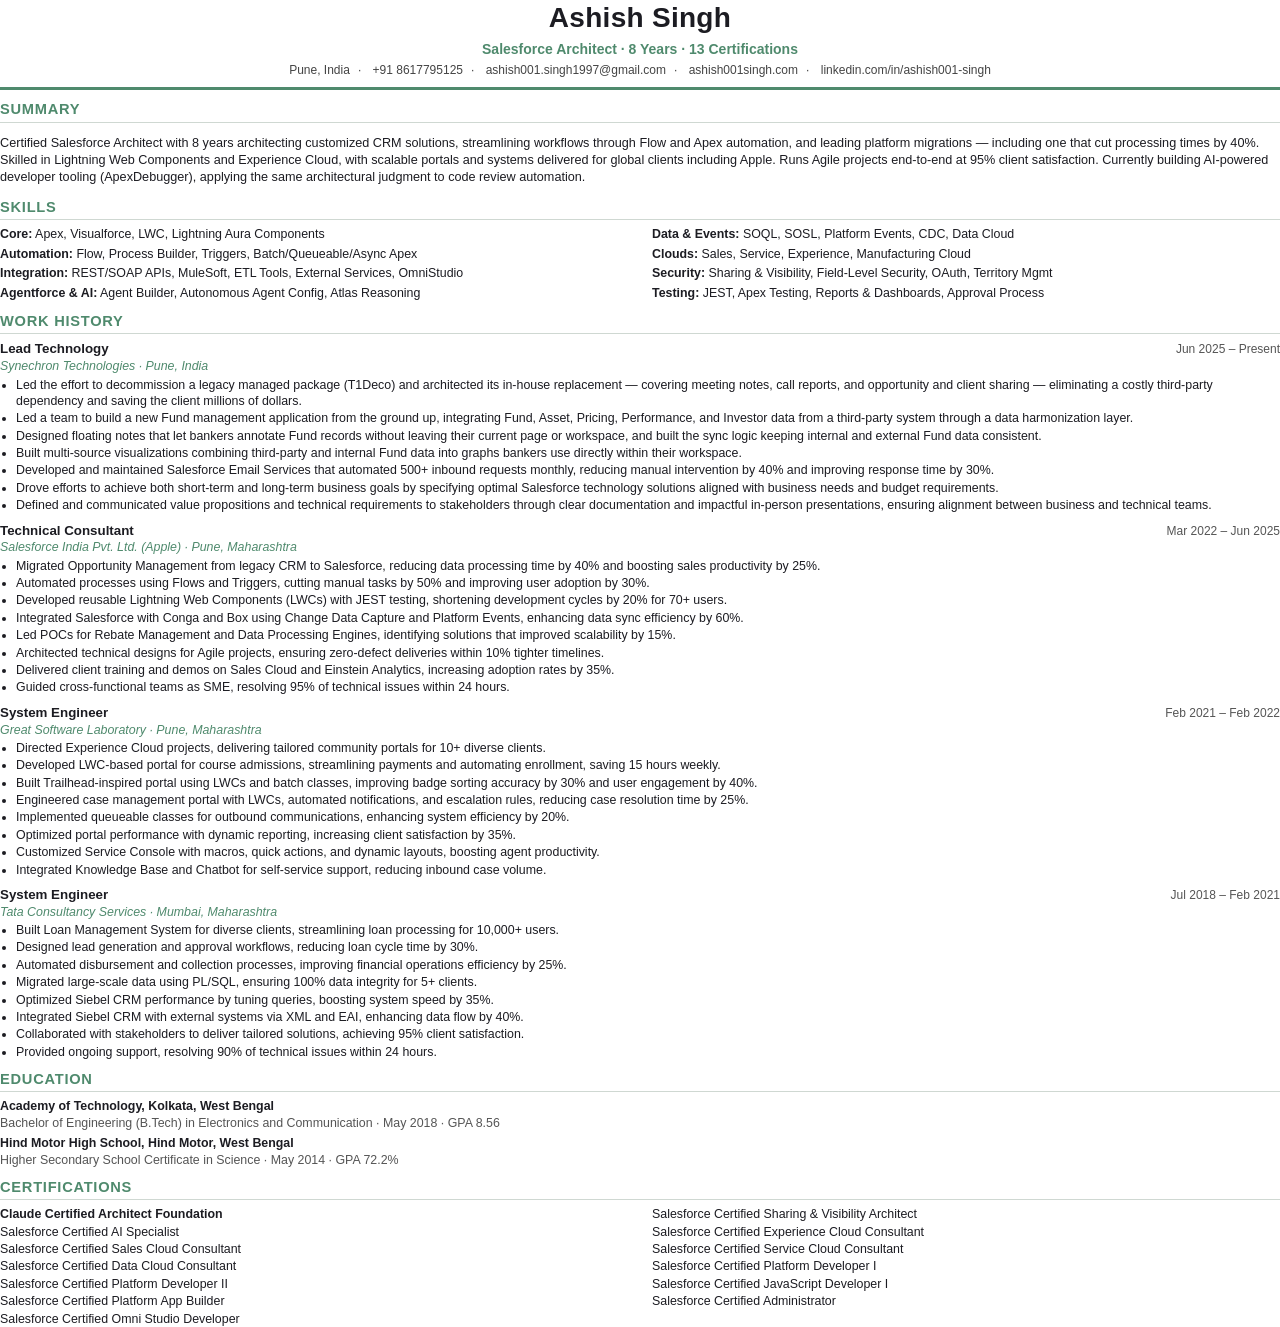
==== assets/resume-source.html @ 7d5c1811 "Replace resume PDF with updated version 8 years, all 13 certifications, current Synechron accomplish" ====
<!DOCTYPE html>
<html lang="en">
<head>
<meta charset="UTF-8" />
<title>Ashish Singh — Resume</title>
<style>
  @page { size: Letter; margin: 0.4in 0.6in; }
  * { box-sizing: border-box; }
  body {
    font-family: -apple-system, BlinkMacSystemFont, "Segoe UI", Arial, sans-serif;
    color: #1c1c22;
    font-size: 9.8pt;
    line-height: 1.32;
    margin: 0;
  }
  .accent { color: #4f8a6d; }
  header { text-align: center; margin-bottom: 10px; border-bottom: 3px solid #4f8a6d; padding-bottom: 8px; }
  h1 { font-size: 21pt; margin: 0 0 3px; letter-spacing: 0.01em; color: #1c1c22; }
  .role { font-size: 10.5pt; color: #4f8a6d; font-weight: 600; margin-bottom: 5px; }
  .contact { font-size: 9pt; color: #444; }
  .contact span { margin: 0 8px; }
  h2 {
    font-size: 11pt;
    color: #4f8a6d;
    text-transform: uppercase;
    letter-spacing: 0.05em;
    border-bottom: 1px solid #cfd8d2;
    padding-bottom: 2px;
    margin: 10px 0 6px;
  }
  .summary { font-size: 9.5pt; }
  .skills-cols { display: grid; grid-template-columns: 1fr 1fr; gap: 2px 24px; font-size: 9.3pt; }
  .skills-cols div { margin-bottom: 1px; }
  .job { margin-bottom: 8px; }
  .job-head { display: flex; justify-content: space-between; align-items: baseline; }
  .job-title { font-weight: 700; font-size: 10pt; }
  .job-date { font-size: 9pt; color: #555; white-space: nowrap; }
  .job-company { color: #4f8a6d; font-style: italic; font-size: 9.3pt; margin-bottom: 2px; }
  ul { margin: 2px 0 0; padding-left: 16px; }
  li { margin-bottom: 1px; font-size: 9.3pt; }
  .certs-cols { display: grid; grid-template-columns: 1fr 1fr; gap: 1px 24px; font-size: 9.3pt; }
  .cert-featured { font-weight: 700; }
  .edu { font-size: 9.3pt; margin-bottom: 4px; }
  .edu-school { font-weight: 700; }
  .edu-meta { color: #555; }
</style>
</head>
<body>

  <header>
    <h1>Ashish Singh</h1>
    <div class="role">Salesforce Architect &middot; 8 Years &middot; 13 Certifications</div>
    <div class="contact">
      <span>Pune, India</span>&middot;
      <span>+91 8617795125</span>&middot;
      <span>ashish001.singh1997@gmail.com</span>&middot;
      <span>ashish001singh.com</span>&middot;
      <span>linkedin.com/in/ashish001-singh</span>
    </div>
  </header>

  <h2>Summary</h2>
  <p class="summary">
    Certified Salesforce Architect with 8 years architecting customized CRM solutions,
    streamlining workflows through Flow and Apex automation, and leading platform
    migrations — including one that cut processing times by 40%. Skilled in Lightning
    Web Components and Experience Cloud, with scalable portals and systems delivered for
    global clients including Apple. Runs Agile projects end-to-end at 95% client
    satisfaction. Currently building AI-powered developer tooling (ApexDebugger), applying
    the same architectural judgment to code review automation.
  </p>

  <h2>Skills</h2>
  <div class="skills-cols">
    <div><strong>Core:</strong> Apex, Visualforce, LWC, Lightning Aura Components</div>
    <div><strong>Data &amp; Events:</strong> SOQL, SOSL, Platform Events, CDC, Data Cloud</div>
    <div><strong>Automation:</strong> Flow, Process Builder, Triggers, Batch/Queueable/Async Apex</div>
    <div><strong>Clouds:</strong> Sales, Service, Experience, Manufacturing Cloud</div>
    <div><strong>Integration:</strong> REST/SOAP APIs, MuleSoft, ETL Tools, External Services, OmniStudio</div>
    <div><strong>Security:</strong> Sharing &amp; Visibility, Field-Level Security, OAuth, Territory Mgmt</div>
    <div><strong>Agentforce &amp; AI:</strong> Agent Builder, Autonomous Agent Config, Atlas Reasoning</div>
    <div><strong>Testing:</strong> JEST, Apex Testing, Reports &amp; Dashboards, Approval Process</div>
  </div>

  <h2>Work History</h2>

  <div class="job">
    <div class="job-head"><span class="job-title">Lead Technology</span><span class="job-date">Jun 2025 – Present</span></div>
    <div class="job-company">Synechron Technologies &middot; Pune, India</div>
    <ul>
      <li>Led the effort to decommission a legacy managed package (T1Deco) and architected its in-house replacement — covering meeting notes, call reports, and opportunity and client sharing — eliminating a costly third-party dependency and saving the client millions of dollars.</li>
      <li>Led a team to build a new Fund management application from the ground up, integrating Fund, Asset, Pricing, Performance, and Investor data from a third-party system through a data harmonization layer.</li>
      <li>Designed floating notes that let bankers annotate Fund records without leaving their current page or workspace, and built the sync logic keeping internal and external Fund data consistent.</li>
      <li>Built multi-source visualizations combining third-party and internal Fund data into graphs bankers use directly within their workspace.</li>
      <li>Developed and maintained Salesforce Email Services that automated 500+ inbound requests monthly, reducing manual intervention by 40% and improving response time by 30%.</li>
      <li>Drove efforts to achieve both short-term and long-term business goals by specifying optimal Salesforce technology solutions aligned with business needs and budget requirements.</li>
      <li>Defined and communicated value propositions and technical requirements to stakeholders through clear documentation and impactful in-person presentations, ensuring alignment between business and technical teams.</li>
    </ul>
  </div>

  <div class="job">
    <div class="job-head"><span class="job-title">Technical Consultant</span><span class="job-date">Mar 2022 – Jun 2025</span></div>
    <div class="job-company">Salesforce India Pvt. Ltd. (Apple) &middot; Pune, Maharashtra</div>
    <ul>
      <li>Migrated Opportunity Management from legacy CRM to Salesforce, reducing data processing time by 40% and boosting sales productivity by 25%.</li>
      <li>Automated processes using Flows and Triggers, cutting manual tasks by 50% and improving user adoption by 30%.</li>
      <li>Developed reusable Lightning Web Components (LWCs) with JEST testing, shortening development cycles by 20% for 70+ users.</li>
      <li>Integrated Salesforce with Conga and Box using Change Data Capture and Platform Events, enhancing data sync efficiency by 60%.</li>
      <li>Led POCs for Rebate Management and Data Processing Engines, identifying solutions that improved scalability by 15%.</li>
      <li>Architected technical designs for Agile projects, ensuring zero-defect deliveries within 10% tighter timelines.</li>
      <li>Delivered client training and demos on Sales Cloud and Einstein Analytics, increasing adoption rates by 35%.</li>
      <li>Guided cross-functional teams as SME, resolving 95% of technical issues within 24 hours.</li>
    </ul>
  </div>

  <div class="job">
    <div class="job-head"><span class="job-title">System Engineer</span><span class="job-date">Feb 2021 – Feb 2022</span></div>
    <div class="job-company">Great Software Laboratory &middot; Pune, Maharashtra</div>
    <ul>
      <li>Directed Experience Cloud projects, delivering tailored community portals for 10+ diverse clients.</li>
      <li>Developed LWC-based portal for course admissions, streamlining payments and automating enrollment, saving 15 hours weekly.</li>
      <li>Built Trailhead-inspired portal using LWCs and batch classes, improving badge sorting accuracy by 30% and user engagement by 40%.</li>
      <li>Engineered case management portal with LWCs, automated notifications, and escalation rules, reducing case resolution time by 25%.</li>
      <li>Implemented queueable classes for outbound communications, enhancing system efficiency by 20%.</li>
      <li>Optimized portal performance with dynamic reporting, increasing client satisfaction by 35%.</li>
      <li>Customized Service Console with macros, quick actions, and dynamic layouts, boosting agent productivity.</li>
      <li>Integrated Knowledge Base and Chatbot for self-service support, reducing inbound case volume.</li>
    </ul>
  </div>

  <div class="job">
    <div class="job-head"><span class="job-title">System Engineer</span><span class="job-date">Jul 2018 – Feb 2021</span></div>
    <div class="job-company">Tata Consultancy Services &middot; Mumbai, Maharashtra</div>
    <ul>
      <li>Built Loan Management System for diverse clients, streamlining loan processing for 10,000+ users.</li>
      <li>Designed lead generation and approval workflows, reducing loan cycle time by 30%.</li>
      <li>Automated disbursement and collection processes, improving financial operations efficiency by 25%.</li>
      <li>Migrated large-scale data using PL/SQL, ensuring 100% data integrity for 5+ clients.</li>
      <li>Optimized Siebel CRM performance by tuning queries, boosting system speed by 35%.</li>
      <li>Integrated Siebel CRM with external systems via XML and EAI, enhancing data flow by 40%.</li>
      <li>Collaborated with stakeholders to deliver tailored solutions, achieving 95% client satisfaction.</li>
      <li>Provided ongoing support, resolving 90% of technical issues within 24 hours.</li>
    </ul>
  </div>

  <h2>Education</h2>
  <div class="edu">
    <div class="edu-school">Academy of Technology, Kolkata, West Bengal</div>
    <div class="edu-meta">Bachelor of Engineering (B.Tech) in Electronics and Communication &middot; May 2018 &middot; GPA 8.56</div>
  </div>
  <div class="edu">
    <div class="edu-school">Hind Motor High School, Hind Motor, West Bengal</div>
    <div class="edu-meta">Higher Secondary School Certificate in Science &middot; May 2014 &middot; GPA 72.2%</div>
  </div>

  <h2>Certifications</h2>
  <div class="certs-cols">
    <div class="cert-featured">Claude Certified Architect Foundation</div>
    <div>Salesforce Certified Sharing &amp; Visibility Architect</div>
    <div>Salesforce Certified AI Specialist</div>
    <div>Salesforce Certified Experience Cloud Consultant</div>
    <div>Salesforce Certified Sales Cloud Consultant</div>
    <div>Salesforce Certified Service Cloud Consultant</div>
    <div>Salesforce Certified Data Cloud Consultant</div>
    <div>Salesforce Certified Platform Developer I</div>
    <div>Salesforce Certified Platform Developer II</div>
    <div>Salesforce Certified JavaScript Developer I</div>
    <div>Salesforce Certified Platform App Builder</div>
    <div>Salesforce Certified Administrator</div>
    <div>Salesforce Certified Omni Studio Developer</div>
  </div>

</body>
</html>
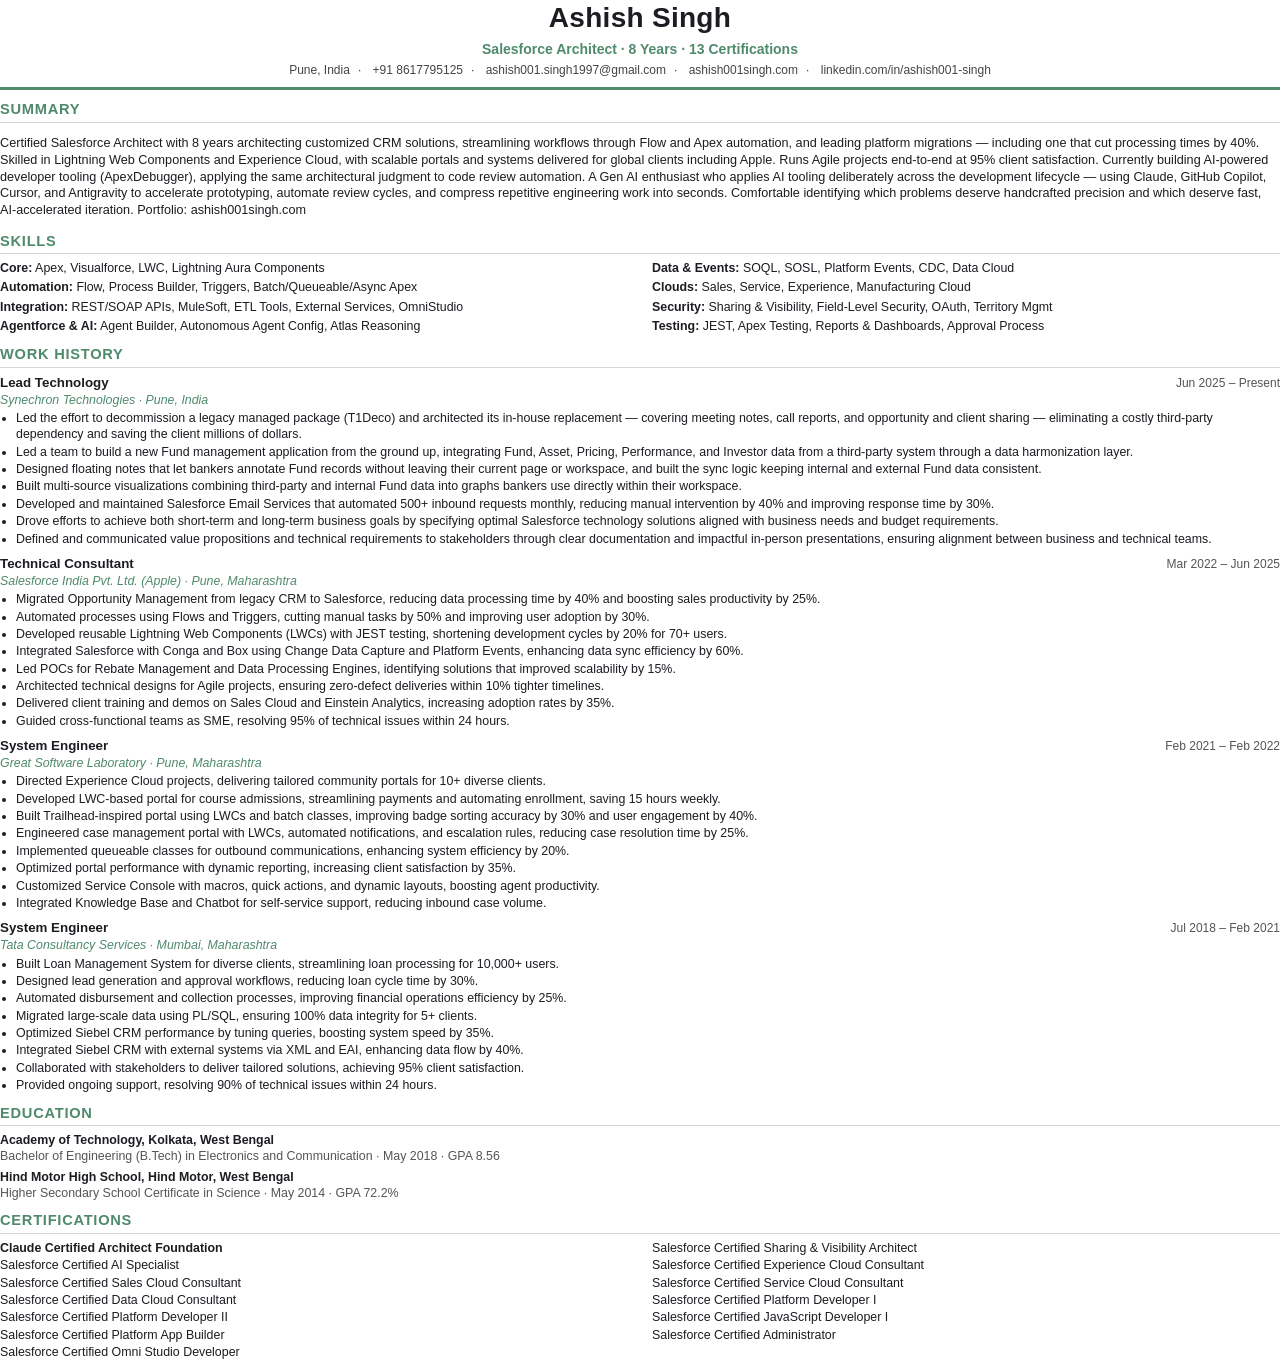
==== commit 44bfb992: "Expand AI/vibe-coding paragraph in About and resume summary; add site link" ====
--- a/assets/resume-source.html
+++ b/assets/resume-source.html
@@ -68,6 +68,11 @@
     global clients including Apple. Runs Agile projects end-to-end at 95% client
     satisfaction. Currently building AI-powered developer tooling (ApexDebugger), applying
     the same architectural judgment to code review automation.
+    A Gen AI enthusiast who applies AI tooling deliberately across the development
+    lifecycle — using Claude, GitHub Copilot, Cursor, and Antigravity to accelerate
+    prototyping, automate review cycles, and compress repetitive engineering work into
+    seconds. Comfortable identifying which problems deserve handcrafted precision and
+    which deserve fast, AI-accelerated iteration. Portfolio: ashish001singh.com
   </p>
 
   <h2>Skills</h2>
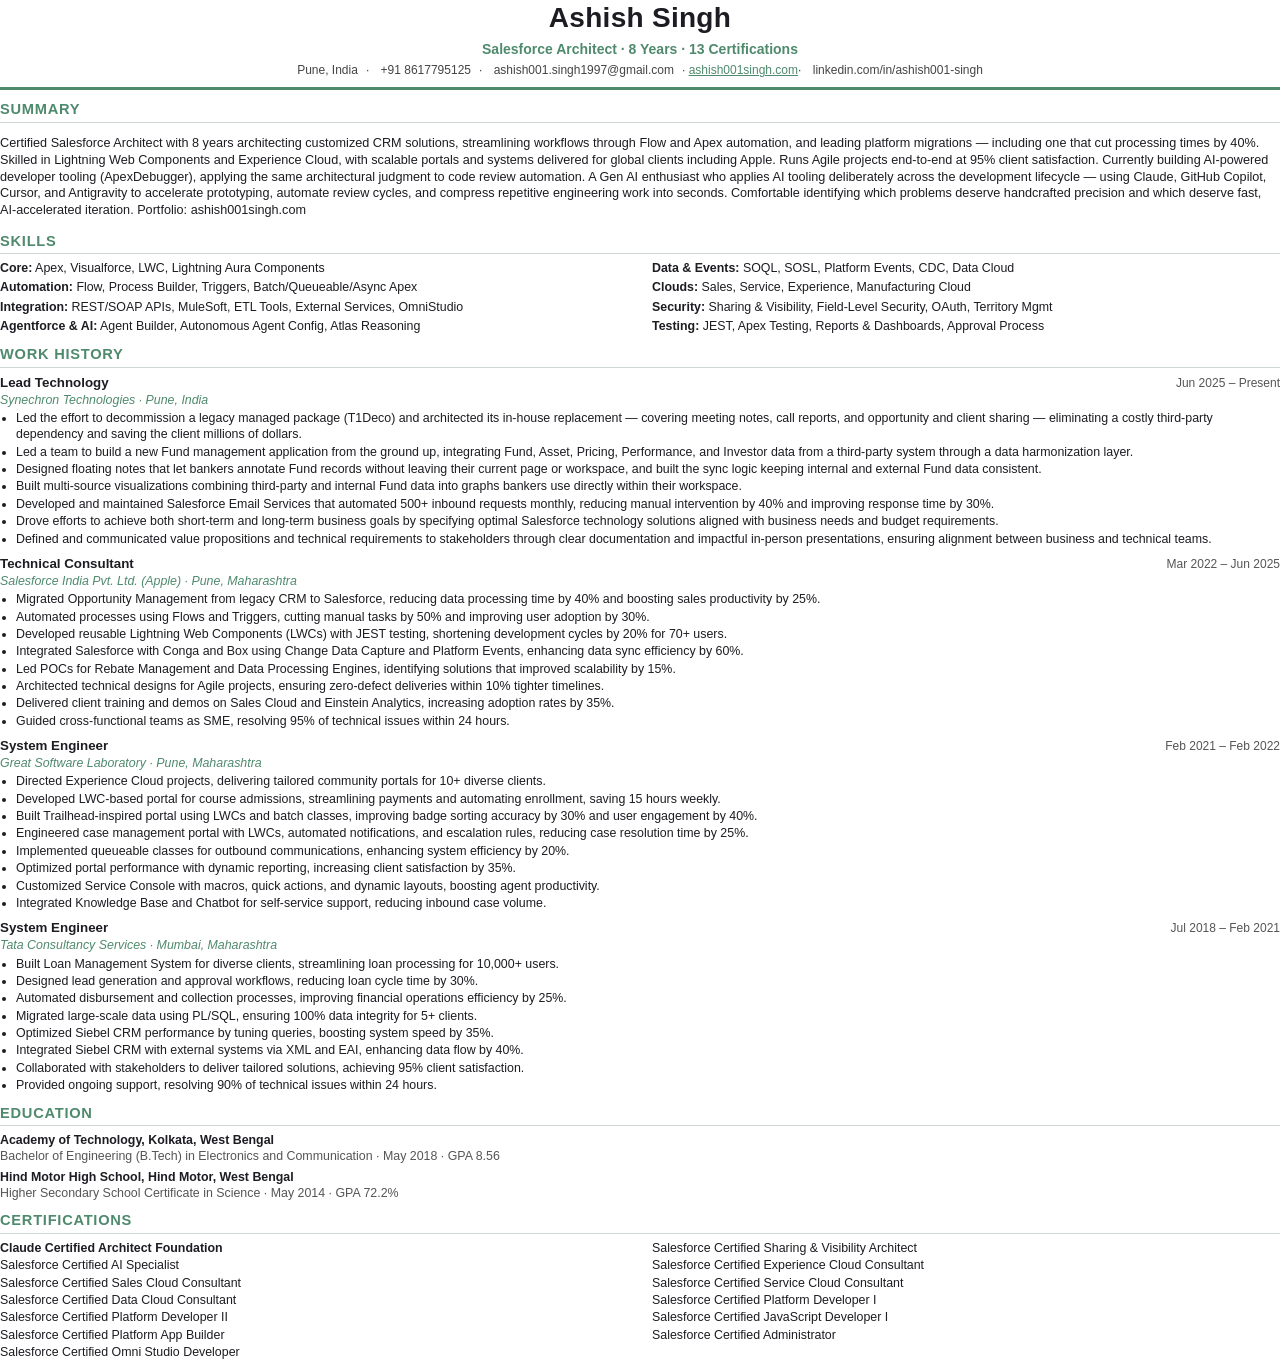
==== commit 3ed2e136: "Fix resume: hyperlink portfolio URL, remove print header/footer Co-Authored-By: Claude Sonnet 4.6 <n" ====
--- a/assets/resume-source.html
+++ b/assets/resume-source.html
@@ -54,7 +54,7 @@
       <span>Pune, India</span>&middot;
       <span>+91 8617795125</span>&middot;
       <span>ashish001.singh1997@gmail.com</span>&middot;
-      <span>ashish001singh.com</span>&middot;
+      <a href="https://ashish001singh.com" style="color:#4f8a6d;">ashish001singh.com</a>&middot;
       <span>linkedin.com/in/ashish001-singh</span>
     </div>
   </header>
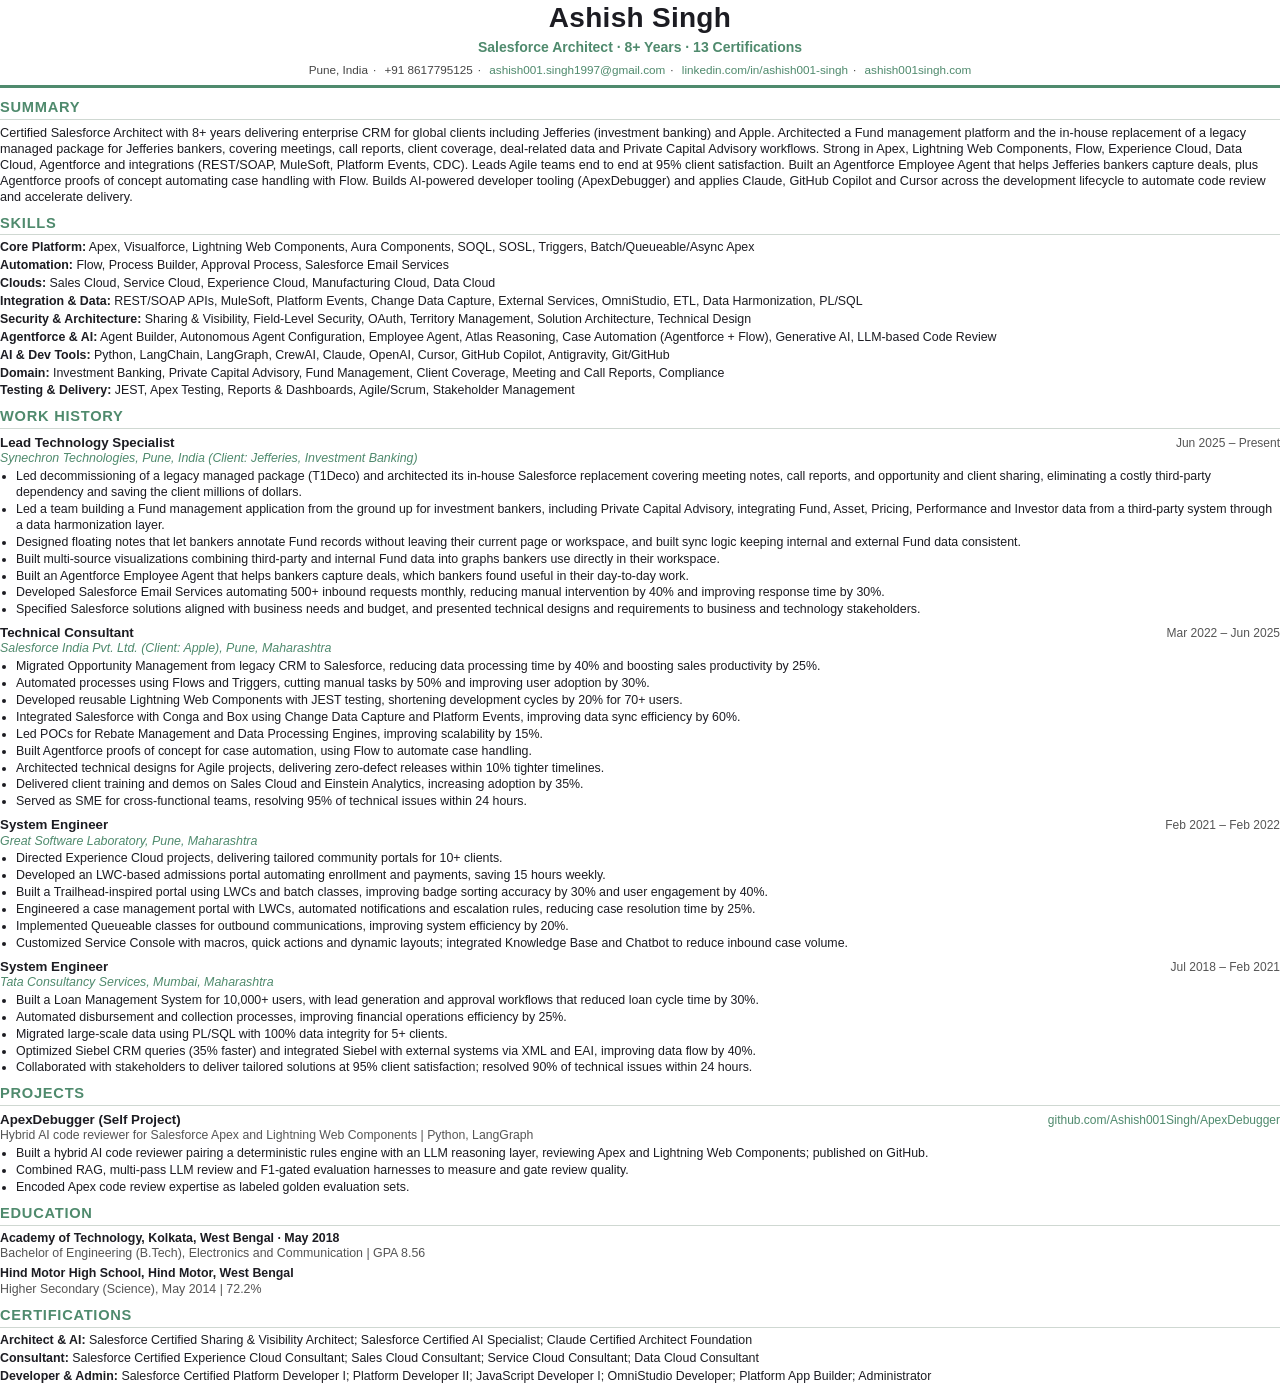
==== commit 1e58e0c1: "Update site and resume to match current resume - Replace assets/resume.pdf with the updated resume (" ====
--- a/assets/resume-source.html
+++ b/assets/resume-source.html
@@ -9,16 +9,17 @@
   body {
     font-family: -apple-system, BlinkMacSystemFont, "Segoe UI", Arial, sans-serif;
     color: #1c1c22;
-    font-size: 9.8pt;
-    line-height: 1.32;
+    font-size: 9.5pt;
+    line-height: 1.28;
     margin: 0;
   }
+  a { color: #4f8a6d; text-decoration: none; }
   .accent { color: #4f8a6d; }
   header { text-align: center; margin-bottom: 10px; border-bottom: 3px solid #4f8a6d; padding-bottom: 8px; }
   h1 { font-size: 21pt; margin: 0 0 3px; letter-spacing: 0.01em; color: #1c1c22; }
   .role { font-size: 10.5pt; color: #4f8a6d; font-weight: 600; margin-bottom: 5px; }
-  .contact { font-size: 9pt; color: #444; }
-  .contact span { margin: 0 8px; }
+  .contact { font-size: 8.8pt; color: #444; white-space: nowrap; }
+  .contact span { margin: 0 5px; }
   h2 {
     font-size: 11pt;
     color: #4f8a6d;
@@ -26,20 +27,20 @@
     letter-spacing: 0.05em;
     border-bottom: 1px solid #cfd8d2;
     padding-bottom: 2px;
-    margin: 10px 0 6px;
+    margin: 8px 0 5px;
   }
-  .summary { font-size: 9.5pt; }
-  .skills-cols { display: grid; grid-template-columns: 1fr 1fr; gap: 2px 24px; font-size: 9.3pt; }
-  .skills-cols div { margin-bottom: 1px; }
-  .job { margin-bottom: 8px; }
+  .summary { font-size: 9.5pt; margin: 0; }
+  .skills-cols { display: grid; grid-template-columns: 1fr; gap: 2px 0; font-size: 9.3pt; }
+  .job { margin-bottom: 6px; page-break-inside: avoid; }
   .job-head { display: flex; justify-content: space-between; align-items: baseline; }
   .job-title { font-weight: 700; font-size: 10pt; }
   .job-date { font-size: 9pt; color: #555; white-space: nowrap; }
   .job-company { color: #4f8a6d; font-style: italic; font-size: 9.3pt; margin-bottom: 2px; }
+  .job-sub { color: #555; font-size: 9.2pt; margin-bottom: 2px; }
   ul { margin: 2px 0 0; padding-left: 16px; }
   li { margin-bottom: 1px; font-size: 9.3pt; }
-  .certs-cols { display: grid; grid-template-columns: 1fr 1fr; gap: 1px 24px; font-size: 9.3pt; }
-  .cert-featured { font-weight: 700; }
+  .certs-rows { font-size: 9.3pt; }
+  .certs-rows div { margin-bottom: 2px; }
   .edu { font-size: 9.3pt; margin-bottom: 4px; }
   .edu-school { font-weight: 700; }
   .edu-meta { color: #555; }
@@ -49,130 +50,125 @@
 
   <header>
     <h1>Ashish Singh</h1>
-    <div class="role">Salesforce Architect &middot; 8 Years &middot; 13 Certifications</div>
+    <div class="role">Salesforce Architect &middot; 8+ Years &middot; 13 Certifications</div>
     <div class="contact">
       <span>Pune, India</span>&middot;
       <span>+91 8617795125</span>&middot;
-      <span>ashish001.singh1997@gmail.com</span>&middot;
-      <a href="https://ashish001singh.com" style="color:#4f8a6d;">ashish001singh.com</a>&middot;
-      <span>linkedin.com/in/ashish001-singh</span>
+      <a href="mailto:ashish001.singh1997@gmail.com"><span>ashish001.singh1997@gmail.com</span></a>&middot;
+      <a href="https://www.linkedin.com/in/ashish001-singh"><span>linkedin.com/in/ashish001-singh</span></a>&middot;
+      <a href="https://ashish001singh.com"><span>ashish001singh.com</span></a>
     </div>
   </header>
 
   <h2>Summary</h2>
   <p class="summary">
-    Certified Salesforce Architect with 8 years architecting customized CRM solutions,
-    streamlining workflows through Flow and Apex automation, and leading platform
-    migrations — including one that cut processing times by 40%. Skilled in Lightning
-    Web Components and Experience Cloud, with scalable portals and systems delivered for
-    global clients including Apple. Runs Agile projects end-to-end at 95% client
-    satisfaction. Currently building AI-powered developer tooling (ApexDebugger), applying
-    the same architectural judgment to code review automation.
-    A Gen AI enthusiast who applies AI tooling deliberately across the development
-    lifecycle — using Claude, GitHub Copilot, Cursor, and Antigravity to accelerate
-    prototyping, automate review cycles, and compress repetitive engineering work into
-    seconds. Comfortable identifying which problems deserve handcrafted precision and
-    which deserve fast, AI-accelerated iteration. Portfolio: ashish001singh.com
+    Certified Salesforce Architect with 8+ years delivering enterprise CRM for global clients including
+    Jefferies (investment banking) and Apple. Architected a Fund management platform and the in-house
+    replacement of a legacy managed package for Jefferies bankers, covering meetings, call reports, client
+    coverage, deal-related data and Private Capital Advisory workflows. Strong in Apex, Lightning Web
+    Components, Flow, Experience Cloud, Data Cloud, Agentforce and integrations (REST/SOAP, MuleSoft,
+    Platform Events, CDC). Leads Agile teams end to end at 95% client satisfaction. Built an Agentforce
+    Employee Agent that helps Jefferies bankers capture deals, plus Agentforce proofs of concept automating
+    case handling with Flow. Builds AI-powered developer tooling (ApexDebugger) and applies Claude, GitHub
+    Copilot and Cursor across the development lifecycle to automate code review and accelerate delivery.
   </p>
 
   <h2>Skills</h2>
   <div class="skills-cols">
-    <div><strong>Core:</strong> Apex, Visualforce, LWC, Lightning Aura Components</div>
-    <div><strong>Data &amp; Events:</strong> SOQL, SOSL, Platform Events, CDC, Data Cloud</div>
-    <div><strong>Automation:</strong> Flow, Process Builder, Triggers, Batch/Queueable/Async Apex</div>
-    <div><strong>Clouds:</strong> Sales, Service, Experience, Manufacturing Cloud</div>
-    <div><strong>Integration:</strong> REST/SOAP APIs, MuleSoft, ETL Tools, External Services, OmniStudio</div>
-    <div><strong>Security:</strong> Sharing &amp; Visibility, Field-Level Security, OAuth, Territory Mgmt</div>
-    <div><strong>Agentforce &amp; AI:</strong> Agent Builder, Autonomous Agent Config, Atlas Reasoning</div>
-    <div><strong>Testing:</strong> JEST, Apex Testing, Reports &amp; Dashboards, Approval Process</div>
+    <div><strong>Core Platform:</strong> Apex, Visualforce, Lightning Web Components, Aura Components, SOQL, SOSL, Triggers, Batch/Queueable/Async Apex</div>
+    <div><strong>Automation:</strong> Flow, Process Builder, Approval Process, Salesforce Email Services</div>
+    <div><strong>Clouds:</strong> Sales Cloud, Service Cloud, Experience Cloud, Manufacturing Cloud, Data Cloud</div>
+    <div><strong>Integration &amp; Data:</strong> REST/SOAP APIs, MuleSoft, Platform Events, Change Data Capture, External Services, OmniStudio, ETL, Data Harmonization, PL/SQL</div>
+    <div><strong>Security &amp; Architecture:</strong> Sharing &amp; Visibility, Field-Level Security, OAuth, Territory Management, Solution Architecture, Technical Design</div>
+    <div><strong>Agentforce &amp; AI:</strong> Agent Builder, Autonomous Agent Configuration, Employee Agent, Atlas Reasoning, Case Automation (Agentforce + Flow), Generative AI, LLM-based Code Review</div>
+    <div><strong>AI &amp; Dev Tools:</strong> Python, LangChain, LangGraph, CrewAI, Claude, OpenAI, Cursor, GitHub Copilot, Antigravity, Git/GitHub</div>
+    <div><strong>Domain:</strong> Investment Banking, Private Capital Advisory, Fund Management, Client Coverage, Meeting and Call Reports, Compliance</div>
+    <div><strong>Testing &amp; Delivery:</strong> JEST, Apex Testing, Reports &amp; Dashboards, Agile/Scrum, Stakeholder Management</div>
   </div>
 
   <h2>Work History</h2>
 
   <div class="job">
-    <div class="job-head"><span class="job-title">Lead Technology</span><span class="job-date">Jun 2025 – Present</span></div>
-    <div class="job-company">Synechron Technologies &middot; Pune, India</div>
+    <div class="job-head"><span class="job-title">Lead Technology Specialist</span><span class="job-date">Jun 2025 – Present</span></div>
+    <div class="job-company">Synechron Technologies, Pune, India (Client: Jefferies, Investment Banking)</div>
     <ul>
-      <li>Led the effort to decommission a legacy managed package (T1Deco) and architected its in-house replacement — covering meeting notes, call reports, and opportunity and client sharing — eliminating a costly third-party dependency and saving the client millions of dollars.</li>
-      <li>Led a team to build a new Fund management application from the ground up, integrating Fund, Asset, Pricing, Performance, and Investor data from a third-party system through a data harmonization layer.</li>
-      <li>Designed floating notes that let bankers annotate Fund records without leaving their current page or workspace, and built the sync logic keeping internal and external Fund data consistent.</li>
-      <li>Built multi-source visualizations combining third-party and internal Fund data into graphs bankers use directly within their workspace.</li>
-      <li>Developed and maintained Salesforce Email Services that automated 500+ inbound requests monthly, reducing manual intervention by 40% and improving response time by 30%.</li>
-      <li>Drove efforts to achieve both short-term and long-term business goals by specifying optimal Salesforce technology solutions aligned with business needs and budget requirements.</li>
-      <li>Defined and communicated value propositions and technical requirements to stakeholders through clear documentation and impactful in-person presentations, ensuring alignment between business and technical teams.</li>
+      <li>Led decommissioning of a legacy managed package (T1Deco) and architected its in-house Salesforce replacement covering meeting notes, call reports, and opportunity and client sharing, eliminating a costly third-party dependency and saving the client millions of dollars.</li>
+      <li>Led a team building a Fund management application from the ground up for investment bankers, including Private Capital Advisory, integrating Fund, Asset, Pricing, Performance and Investor data from a third-party system through a data harmonization layer.</li>
+      <li>Designed floating notes that let bankers annotate Fund records without leaving their current page or workspace, and built sync logic keeping internal and external Fund data consistent.</li>
+      <li>Built multi-source visualizations combining third-party and internal Fund data into graphs bankers use directly in their workspace.</li>
+      <li>Built an Agentforce Employee Agent that helps bankers capture deals, which bankers found useful in their day-to-day work.</li>
+      <li>Developed Salesforce Email Services automating 500+ inbound requests monthly, reducing manual intervention by 40% and improving response time by 30%.</li>
+      <li>Specified Salesforce solutions aligned with business needs and budget, and presented technical designs and requirements to business and technology stakeholders.</li>
     </ul>
   </div>
 
   <div class="job">
     <div class="job-head"><span class="job-title">Technical Consultant</span><span class="job-date">Mar 2022 – Jun 2025</span></div>
-    <div class="job-company">Salesforce India Pvt. Ltd. (Apple) &middot; Pune, Maharashtra</div>
+    <div class="job-company">Salesforce India Pvt. Ltd. (Client: Apple), Pune, Maharashtra</div>
     <ul>
       <li>Migrated Opportunity Management from legacy CRM to Salesforce, reducing data processing time by 40% and boosting sales productivity by 25%.</li>
       <li>Automated processes using Flows and Triggers, cutting manual tasks by 50% and improving user adoption by 30%.</li>
-      <li>Developed reusable Lightning Web Components (LWCs) with JEST testing, shortening development cycles by 20% for 70+ users.</li>
-      <li>Integrated Salesforce with Conga and Box using Change Data Capture and Platform Events, enhancing data sync efficiency by 60%.</li>
-      <li>Led POCs for Rebate Management and Data Processing Engines, identifying solutions that improved scalability by 15%.</li>
-      <li>Architected technical designs for Agile projects, ensuring zero-defect deliveries within 10% tighter timelines.</li>
-      <li>Delivered client training and demos on Sales Cloud and Einstein Analytics, increasing adoption rates by 35%.</li>
-      <li>Guided cross-functional teams as SME, resolving 95% of technical issues within 24 hours.</li>
+      <li>Developed reusable Lightning Web Components with JEST testing, shortening development cycles by 20% for 70+ users.</li>
+      <li>Integrated Salesforce with Conga and Box using Change Data Capture and Platform Events, improving data sync efficiency by 60%.</li>
+      <li>Led POCs for Rebate Management and Data Processing Engines, improving scalability by 15%.</li>
+      <li>Built Agentforce proofs of concept for case automation, using Flow to automate case handling.</li>
+      <li>Architected technical designs for Agile projects, delivering zero-defect releases within 10% tighter timelines.</li>
+      <li>Delivered client training and demos on Sales Cloud and Einstein Analytics, increasing adoption by 35%.</li>
+      <li>Served as SME for cross-functional teams, resolving 95% of technical issues within 24 hours.</li>
     </ul>
   </div>
 
   <div class="job">
     <div class="job-head"><span class="job-title">System Engineer</span><span class="job-date">Feb 2021 – Feb 2022</span></div>
-    <div class="job-company">Great Software Laboratory &middot; Pune, Maharashtra</div>
+    <div class="job-company">Great Software Laboratory, Pune, Maharashtra</div>
     <ul>
-      <li>Directed Experience Cloud projects, delivering tailored community portals for 10+ diverse clients.</li>
-      <li>Developed LWC-based portal for course admissions, streamlining payments and automating enrollment, saving 15 hours weekly.</li>
-      <li>Built Trailhead-inspired portal using LWCs and batch classes, improving badge sorting accuracy by 30% and user engagement by 40%.</li>
-      <li>Engineered case management portal with LWCs, automated notifications, and escalation rules, reducing case resolution time by 25%.</li>
-      <li>Implemented queueable classes for outbound communications, enhancing system efficiency by 20%.</li>
-      <li>Optimized portal performance with dynamic reporting, increasing client satisfaction by 35%.</li>
-      <li>Customized Service Console with macros, quick actions, and dynamic layouts, boosting agent productivity.</li>
-      <li>Integrated Knowledge Base and Chatbot for self-service support, reducing inbound case volume.</li>
+      <li>Directed Experience Cloud projects, delivering tailored community portals for 10+ clients.</li>
+      <li>Developed an LWC-based admissions portal automating enrollment and payments, saving 15 hours weekly.</li>
+      <li>Built a Trailhead-inspired portal using LWCs and batch classes, improving badge sorting accuracy by 30% and user engagement by 40%.</li>
+      <li>Engineered a case management portal with LWCs, automated notifications and escalation rules, reducing case resolution time by 25%.</li>
+      <li>Implemented Queueable classes for outbound communications, improving system efficiency by 20%.</li>
+      <li>Customized Service Console with macros, quick actions and dynamic layouts; integrated Knowledge Base and Chatbot to reduce inbound case volume.</li>
     </ul>
   </div>
 
   <div class="job">
     <div class="job-head"><span class="job-title">System Engineer</span><span class="job-date">Jul 2018 – Feb 2021</span></div>
-    <div class="job-company">Tata Consultancy Services &middot; Mumbai, Maharashtra</div>
+    <div class="job-company">Tata Consultancy Services, Mumbai, Maharashtra</div>
     <ul>
-      <li>Built Loan Management System for diverse clients, streamlining loan processing for 10,000+ users.</li>
-      <li>Designed lead generation and approval workflows, reducing loan cycle time by 30%.</li>
+      <li>Built a Loan Management System for 10,000+ users, with lead generation and approval workflows that reduced loan cycle time by 30%.</li>
       <li>Automated disbursement and collection processes, improving financial operations efficiency by 25%.</li>
-      <li>Migrated large-scale data using PL/SQL, ensuring 100% data integrity for 5+ clients.</li>
-      <li>Optimized Siebel CRM performance by tuning queries, boosting system speed by 35%.</li>
-      <li>Integrated Siebel CRM with external systems via XML and EAI, enhancing data flow by 40%.</li>
-      <li>Collaborated with stakeholders to deliver tailored solutions, achieving 95% client satisfaction.</li>
-      <li>Provided ongoing support, resolving 90% of technical issues within 24 hours.</li>
+      <li>Migrated large-scale data using PL/SQL with 100% data integrity for 5+ clients.</li>
+      <li>Optimized Siebel CRM queries (35% faster) and integrated Siebel with external systems via XML and EAI, improving data flow by 40%.</li>
+      <li>Collaborated with stakeholders to deliver tailored solutions at 95% client satisfaction; resolved 90% of technical issues within 24 hours.</li>
+    </ul>
+  </div>
+
+  <h2>Projects</h2>
+  <div class="job">
+    <div class="job-head"><span class="job-title">ApexDebugger (Self Project)</span><span class="job-date"><a href="https://github.com/Ashish001Singh/ApexDebugger">github.com/Ashish001Singh/ApexDebugger</a></span></div>
+    <div class="job-sub">Hybrid AI code reviewer for Salesforce Apex and Lightning Web Components | Python, LangGraph</div>
+    <ul>
+      <li>Built a hybrid AI code reviewer pairing a deterministic rules engine with an LLM reasoning layer, reviewing Apex and Lightning Web Components; published on GitHub.</li>
+      <li>Combined RAG, multi-pass LLM review and F1-gated evaluation harnesses to measure and gate review quality.</li>
+      <li>Encoded Apex code review expertise as labeled golden evaluation sets.</li>
     </ul>
   </div>
 
   <h2>Education</h2>
   <div class="edu">
-    <div class="edu-school">Academy of Technology, Kolkata, West Bengal</div>
-    <div class="edu-meta">Bachelor of Engineering (B.Tech) in Electronics and Communication &middot; May 2018 &middot; GPA 8.56</div>
+    <div class="edu-school">Academy of Technology, Kolkata, West Bengal &middot; May 2018</div>
+    <div class="edu-meta">Bachelor of Engineering (B.Tech), Electronics and Communication | GPA 8.56</div>
   </div>
   <div class="edu">
     <div class="edu-school">Hind Motor High School, Hind Motor, West Bengal</div>
-    <div class="edu-meta">Higher Secondary School Certificate in Science &middot; May 2014 &middot; GPA 72.2%</div>
+    <div class="edu-meta">Higher Secondary (Science), May 2014 | 72.2%</div>
   </div>
 
   <h2>Certifications</h2>
-  <div class="certs-cols">
-    <div class="cert-featured">Claude Certified Architect Foundation</div>
-    <div>Salesforce Certified Sharing &amp; Visibility Architect</div>
-    <div>Salesforce Certified AI Specialist</div>
-    <div>Salesforce Certified Experience Cloud Consultant</div>
-    <div>Salesforce Certified Sales Cloud Consultant</div>
-    <div>Salesforce Certified Service Cloud Consultant</div>
-    <div>Salesforce Certified Data Cloud Consultant</div>
-    <div>Salesforce Certified Platform Developer I</div>
-    <div>Salesforce Certified Platform Developer II</div>
-    <div>Salesforce Certified JavaScript Developer I</div>
-    <div>Salesforce Certified Platform App Builder</div>
-    <div>Salesforce Certified Administrator</div>
-    <div>Salesforce Certified Omni Studio Developer</div>
+  <div class="certs-rows">
+    <div><strong>Architect &amp; AI:</strong> Salesforce Certified Sharing &amp; Visibility Architect; Salesforce Certified AI Specialist; Claude Certified Architect Foundation</div>
+    <div><strong>Consultant:</strong> Salesforce Certified Experience Cloud Consultant; Sales Cloud Consultant; Service Cloud Consultant; Data Cloud Consultant</div>
+    <div><strong>Developer &amp; Admin:</strong> Salesforce Certified Platform Developer I; Platform Developer II; JavaScript Developer I; OmniStudio Developer; Platform App Builder; Administrator</div>
   </div>
 
 </body>
